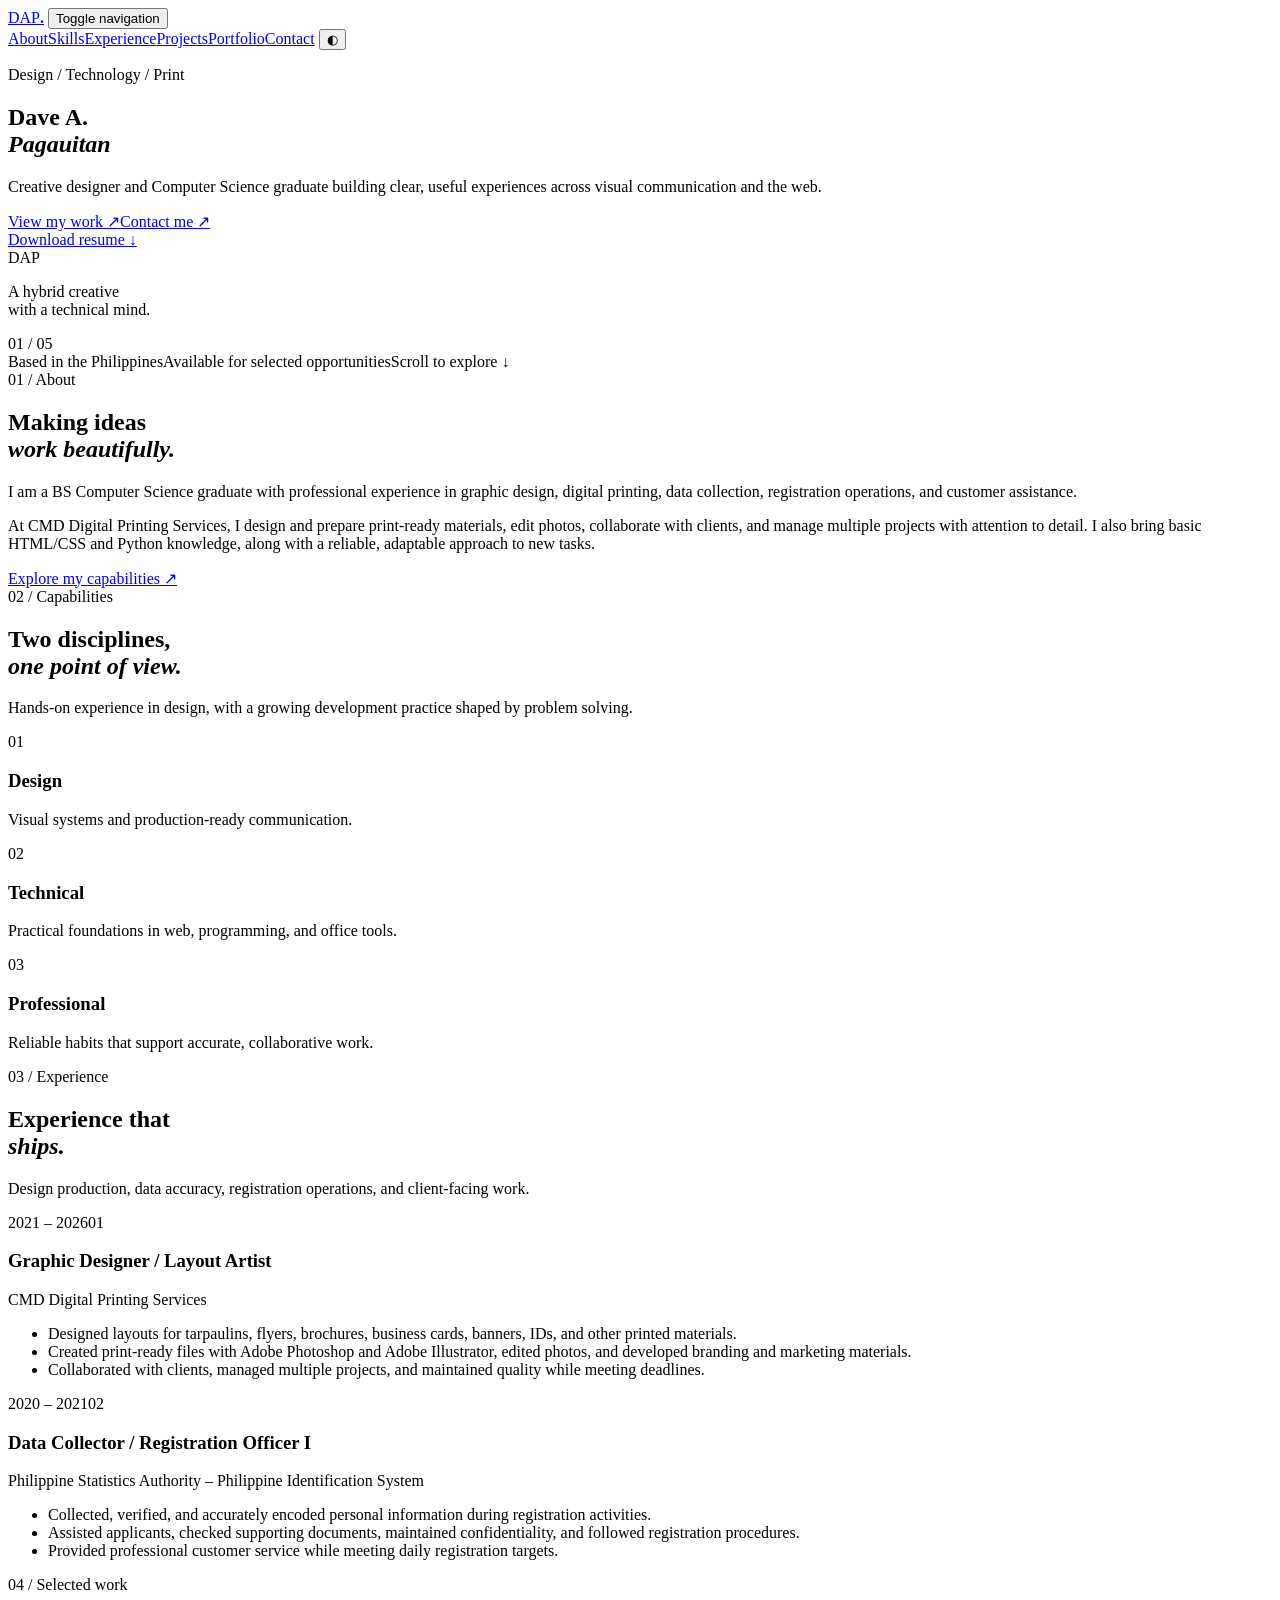
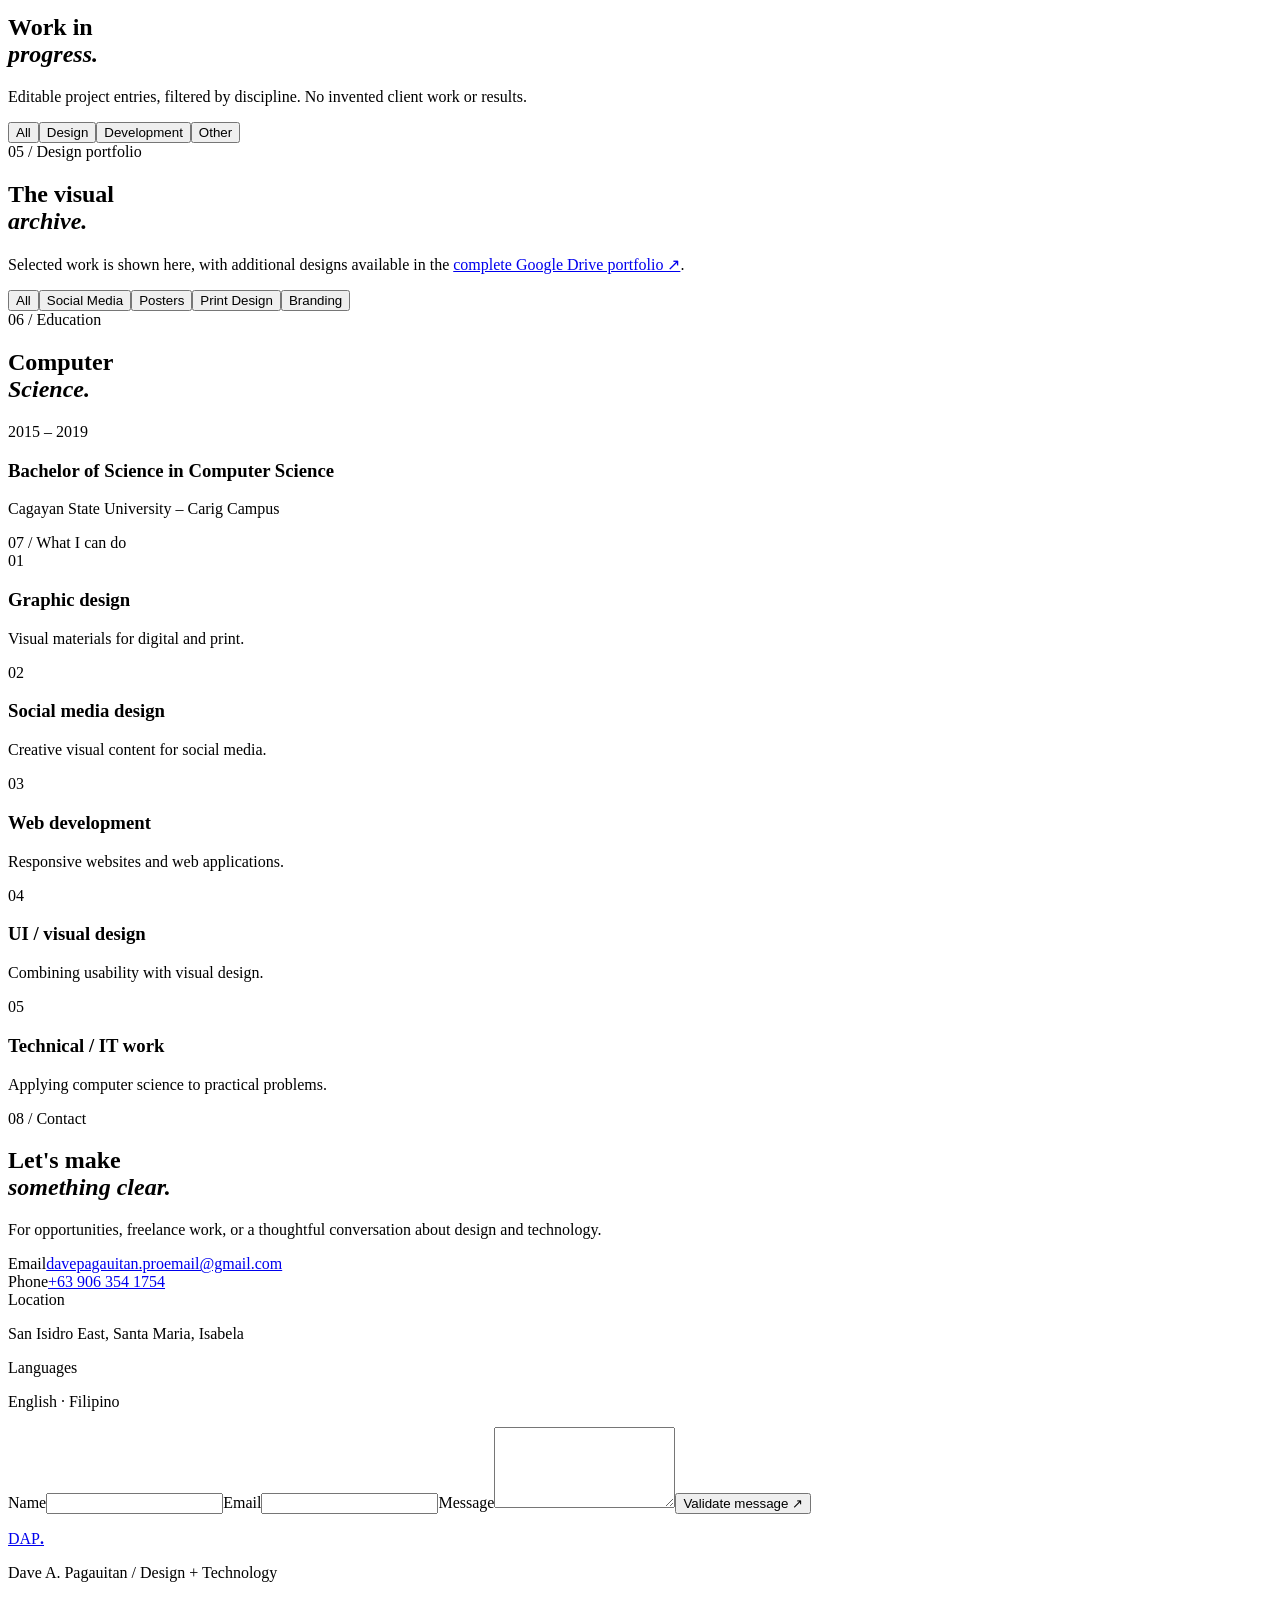
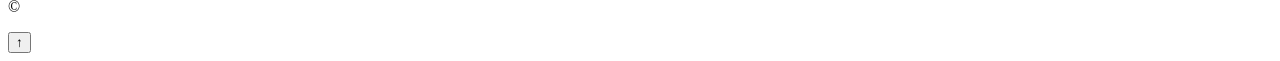
==== index.html @ 9fa2dc71 "Add portfolio homepage and resume" ====
<!doctype html>
<html lang="en">
<head>
  <meta charset="utf-8">
  <meta name="viewport" content="width=device-width, initial-scale=1">
  <meta name="description" content="Dave A. Pagauitan is a creative designer and Computer Science graduate working across visual design, digital printing, and web development.">
  <meta property="og:title" content="Dave A. Pagauitan | Creative Designer & Computer Science Graduate">
  <meta property="og:description" content="A creative technology portfolio spanning design, print, and web development.">
  <meta property="og:type" content="website">
  <meta name="theme-color" content="#f5f3ee">
  <title>Dave A. Pagauitan | Creative Designer & Computer Science Graduate</title>
  <link rel="stylesheet" href="css/style.css">
  <link rel="stylesheet" href="css/portfolio-images.css">
  <link rel="stylesheet" href="css/portfolio-link.css">
  <script defer src="js/script.js"></script>
</head>
<body>
  <div class="scroll-progress" aria-hidden="true"></div>
  <header class="site-header" id="top">
    <nav class="nav-shell" aria-label="Main navigation">
      <a class="wordmark" href="#home" aria-label="Dave A. Pagauitan home"><span>DAP</span><b>.</b></a>
      <button class="menu-toggle" type="button" aria-expanded="false" aria-controls="site-menu"><span></span><span></span><span></span><span class="sr-only">Toggle navigation</span></button>
      <div class="site-menu" id="site-menu">
        <a href="#about">About</a><a href="#skills">Skills</a><a href="#experience">Experience</a><a href="#projects">Projects</a><a href="#portfolio">Portfolio</a><a href="#contact">Contact</a>
        <button class="theme-toggle" type="button" aria-label="Switch to dark theme" title="Toggle color theme"><span aria-hidden="true">◐</span></button>
      </div>
    </nav>
  </header>

  <main>
    <section class="hero section-pad" id="home">
      <div class="hero-grid">
        <div class="hero-copy reveal">
          <p class="eyebrow"><span class="eyebrow-line"></span> Design / Technology / Print</p>
          <h1>Dave A.<br><em>Pagauitan</em></h1>
          <p class="hero-lede">Creative designer and Computer Science graduate building clear, useful experiences across visual communication and the web.</p>
          <div class="hero-actions"><a class="button button-dark" href="#projects">View my work <span>↗</span></a><a class="text-link" href="#contact">Contact me <span>↗</span></a></div>
          <a class="resume-link" href="Dave_Pagauitan_Resume_Simple.pdf" download>Download resume <span>↓</span></a>
        </div>
        <div class="hero-aside reveal reveal-delay">
          <div class="orbit-mark" aria-hidden="true"><span class="orbit orbit-one"></span><span class="orbit orbit-two"></span><span class="orbit-core">DAP</span></div>
          <p class="hero-note">A hybrid creative<br>with a technical mind.</p>
          <div class="hero-index">01 <span>/</span> 05</div>
        </div>
      </div>
      <div class="hero-foot"><span>Based in the Philippines</span><span>Available for selected opportunities</span><span>Scroll to explore ↓</span></div>
    </section>

    <section class="intro section-pad" id="about">
      <div class="section-label">01 / About</div>
      <div class="intro-grid reveal"><h2>Making ideas<br><em>work beautifully.</em></h2><div class="intro-body"><p class="large-copy">I am a BS Computer Science graduate with professional experience in graphic design, digital printing, data collection, registration operations, and customer assistance.</p><p>At CMD Digital Printing Services, I design and prepare print-ready materials, edit photos, collaborate with clients, and manage multiple projects with attention to detail. I also bring basic HTML/CSS and Python knowledge, along with a reliable, adaptable approach to new tasks.</p><a class="arrow-link" href="#skills">Explore my capabilities <span>↗</span></a></div></div>
    </section>

    <section class="skills section-pad section-tint" id="skills">
      <div class="section-label">02 / Capabilities</div><div class="section-heading reveal"><h2>Two disciplines,<br><em>one point of view.</em></h2><p>Hands-on experience in design, with a growing development practice shaped by problem solving.</p></div>
      <div class="skill-grid"><article class="skill-cluster reveal"><div class="cluster-number">01</div><h3>Design</h3><p>Visual systems and production-ready communication.</p><div class="tag-list" data-skill-category="design"></div></article><article class="skill-cluster reveal reveal-delay"><div class="cluster-number">02</div><h3>Technical</h3><p>Practical foundations in web, programming, and office tools.</p><div class="tag-list" data-skill-category="technical"></div></article><article class="skill-cluster reveal reveal-delay-two"><div class="cluster-number">03</div><h3>Professional</h3><p>Reliable habits that support accurate, collaborative work.</p><div class="tag-list" data-skill-category="professional"></div></article></div>
    </section>

    <section class="experience section-pad" id="experience"><div class="section-label">03 / Experience</div><div class="section-heading reveal"><h2>Experience that<br><em>ships.</em></h2><p>Design production, data accuracy, registration operations, and client-facing work.</p></div><div class="experience-list"><article class="experience-item reveal"><div class="experience-meta"><span>2021 – 2026</span><span>01</span></div><div><h3>Graphic Designer / Layout Artist</h3><p class="company-name">CMD Digital Printing Services</p><ul><li>Designed layouts for tarpaulins, flyers, brochures, business cards, banners, IDs, and other printed materials.</li><li>Created print-ready files with Adobe Photoshop and Adobe Illustrator, edited photos, and developed branding and marketing materials.</li><li>Collaborated with clients, managed multiple projects, and maintained quality while meeting deadlines.</li></ul></div></article><article class="experience-item reveal"><div class="experience-meta"><span>2020 – 2021</span><span>02</span></div><div><h3>Data Collector / Registration Officer I</h3><p class="company-name">Philippine Statistics Authority – Philippine Identification System</p><ul><li>Collected, verified, and accurately encoded personal information during registration activities.</li><li>Assisted applicants, checked supporting documents, maintained confidentiality, and followed registration procedures.</li><li>Provided professional customer service while meeting daily registration targets.</li></ul></div></article></div></section>

    <section class="projects section-pad section-dark" id="projects"><div class="section-label">04 / Selected work</div><div class="section-heading reveal"><h2>Work in<br><em>progress.</em></h2><p>Editable project entries, filtered by discipline. No invented client work or results.</p></div><div class="filter-bar" role="group" aria-label="Filter projects"><button class="filter-button active" data-filter="all">All</button><button class="filter-button" data-filter="design">Design</button><button class="filter-button" data-filter="development">Development</button><button class="filter-button" data-filter="other">Other</button></div><div class="project-grid" id="project-grid"></div></section>

    <section class="portfolio section-pad" id="portfolio"><div class="section-label">05 / Design portfolio</div><div class="section-heading reveal"><h2>The visual<br><em>archive.</em></h2><p>Selected work is shown here, with additional designs available in the <a class="inline-link" href="https://drive.google.com/drive/folders/1mYwKBTknX-ug14GBwH73AlHz55hS8yUS?usp=drive_link" target="_blank" rel="noopener noreferrer">complete Google Drive portfolio ↗</a>.</p></div><div class="portfolio-filters filter-bar" role="group" aria-label="Filter design portfolio"><button class="filter-button active" data-portfolio-filter="all">All</button><button class="filter-button" data-portfolio-filter="social media">Social Media</button><button class="filter-button" data-portfolio-filter="posters">Posters</button><button class="filter-button" data-portfolio-filter="print design">Print Design</button><button class="filter-button" data-portfolio-filter="branding">Branding</button></div><div class="portfolio-grid" id="portfolio-grid"></div></section>

    <section class="education section-pad section-tint"><div class="section-label">06 / Education</div><div class="education-row reveal"><div><h2>Computer<br><em>Science.</em></h2></div><div class="education-detail"><p class="detail-kicker">2015 – 2019</p><h3>Bachelor of Science in Computer Science</h3><p>Cagayan State University – Carig Campus</p></div></div></section>

    <section class="services section-pad"><div class="section-label">07 / What I can do</div><div class="service-list"><article class="service-item reveal"><span>01</span><h3>Graphic design</h3><p>Visual materials for digital and print.</p></article><article class="service-item reveal"><span>02</span><h3>Social media design</h3><p>Creative visual content for social media.</p></article><article class="service-item reveal"><span>03</span><h3>Web development</h3><p>Responsive websites and web applications.</p></article><article class="service-item reveal"><span>04</span><h3>UI / visual design</h3><p>Combining usability with visual design.</p></article><article class="service-item reveal"><span>05</span><h3>Technical / IT work</h3><p>Applying computer science to practical problems.</p></article></div></section>

    <section class="contact section-pad section-dark" id="contact"><div class="section-label">08 / Contact</div><div class="contact-grid"><div class="contact-copy reveal"><h2>Let's make<br><em>something clear.</em></h2><p>For opportunities, freelance work, or a thoughtful conversation about design and technology.</p><div class="contact-details"><div><span>Email</span><a href="mailto:davepagauitan.proemail@gmail.com">davepagauitan.proemail@gmail.com</a></div><div><span>Phone</span><a href="tel:+639063541754">+63 906 354 1754</a></div><div><span>Location</span><p>San Isidro East, Santa Maria, Isabela</p></div><div><span>Languages</span><p>English · Filipino</p></div></div></div><form class="contact-form reveal reveal-delay" id="contact-form" novalidate><label for="name">Name</label><input id="name" name="name" type="text" autocomplete="name" required><label for="email">Email</label><input id="email" name="email" type="email" autocomplete="email" required><label for="message">Message</label><textarea id="message" name="message" rows="5" required></textarea><button class="button button-light" type="submit">Validate message <span>↗</span></button><p class="form-status" id="form-status" role="status" aria-live="polite"></p></form></div></section>
  </main>
  <footer class="site-footer"><a class="wordmark" href="#top"><span>DAP</span><b>.</b></a><p>Dave A. Pagauitan / Design + Technology</p><p>© <span id="current-year"></span></p></footer>
  <button class="back-to-top" type="button" aria-label="Back to top">↑</button>
  <div class="modal" id="portfolio-modal" role="dialog" aria-modal="true" aria-labelledby="modal-title" hidden><div class="modal-backdrop" data-close-modal></div><div class="modal-content"><button class="modal-close" type="button" aria-label="Close portfolio preview">×</button><div class="modal-image" id="modal-image"></div><div class="modal-copy"><p class="detail-kicker" id="modal-category"></p><h2 id="modal-title"></h2><p id="modal-description"></p><p class="modal-tools" id="modal-tools"></p></div></div></div>
</body>
</html>
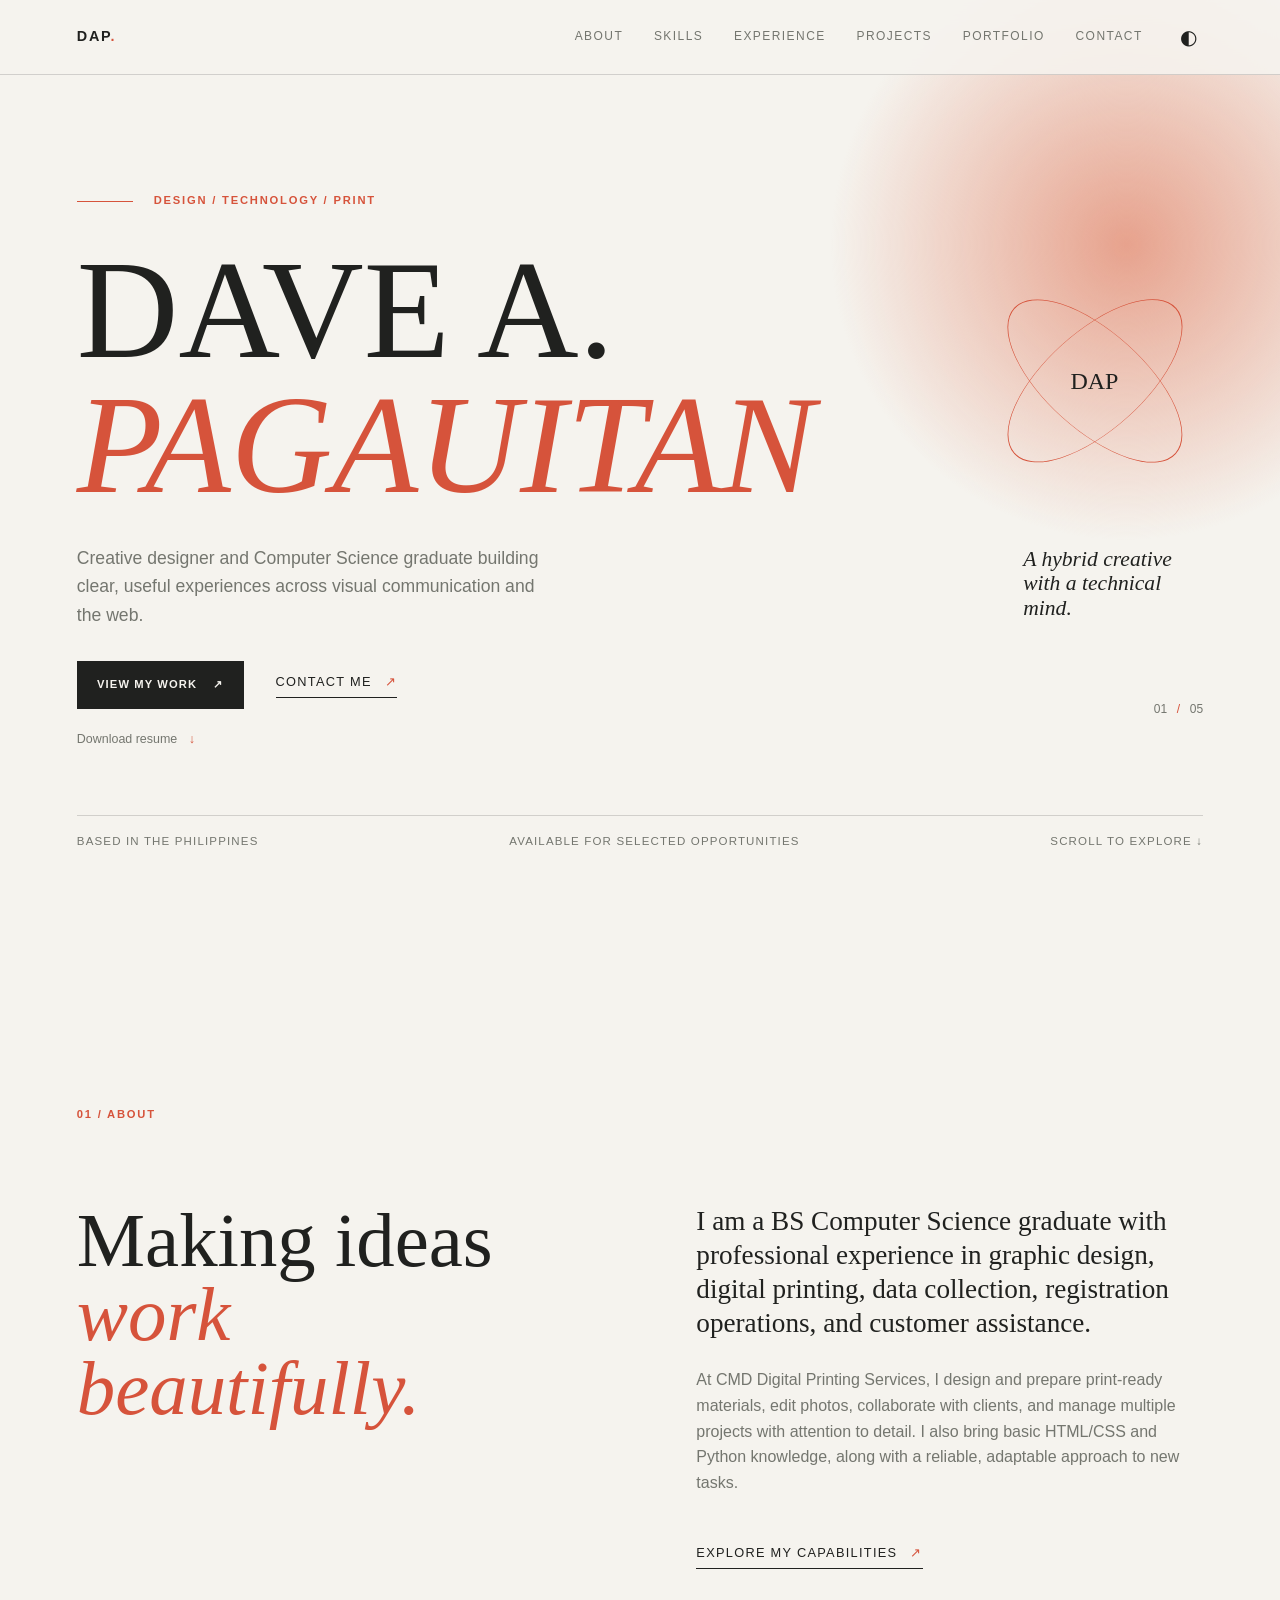
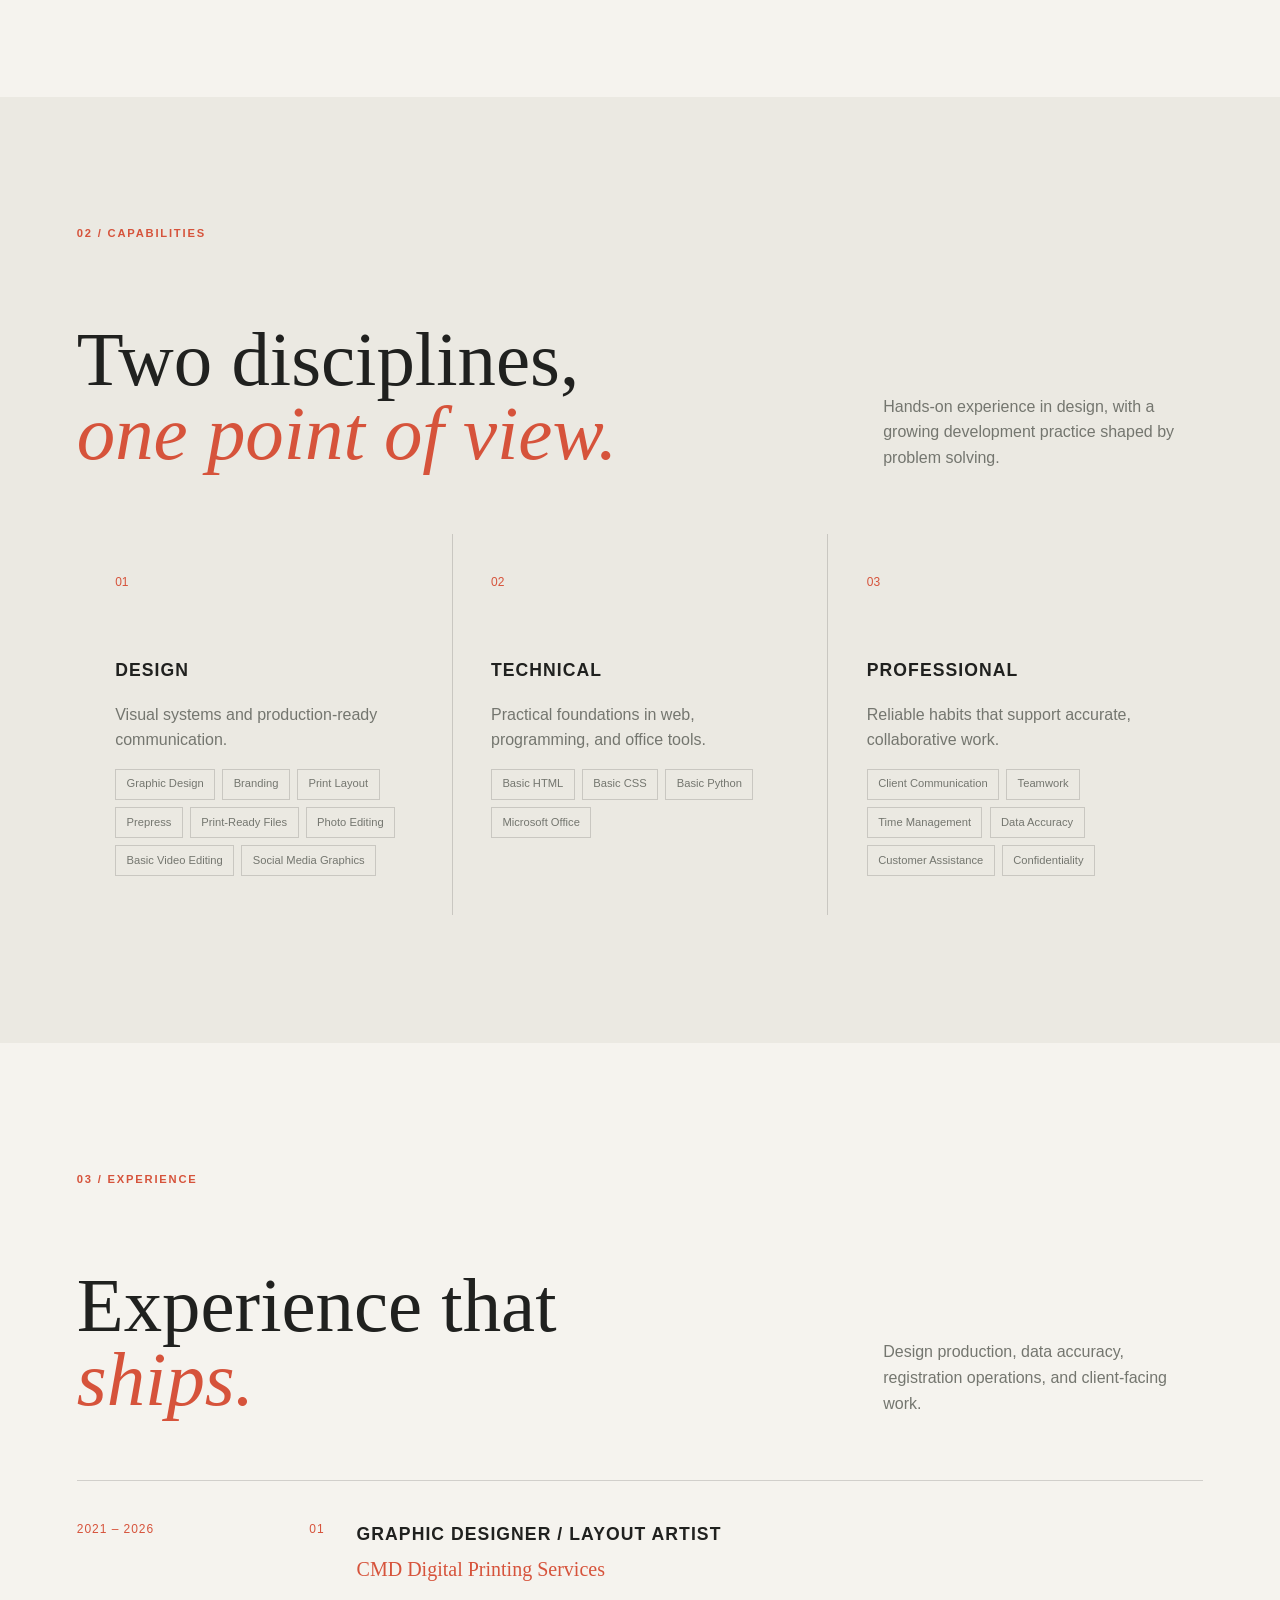
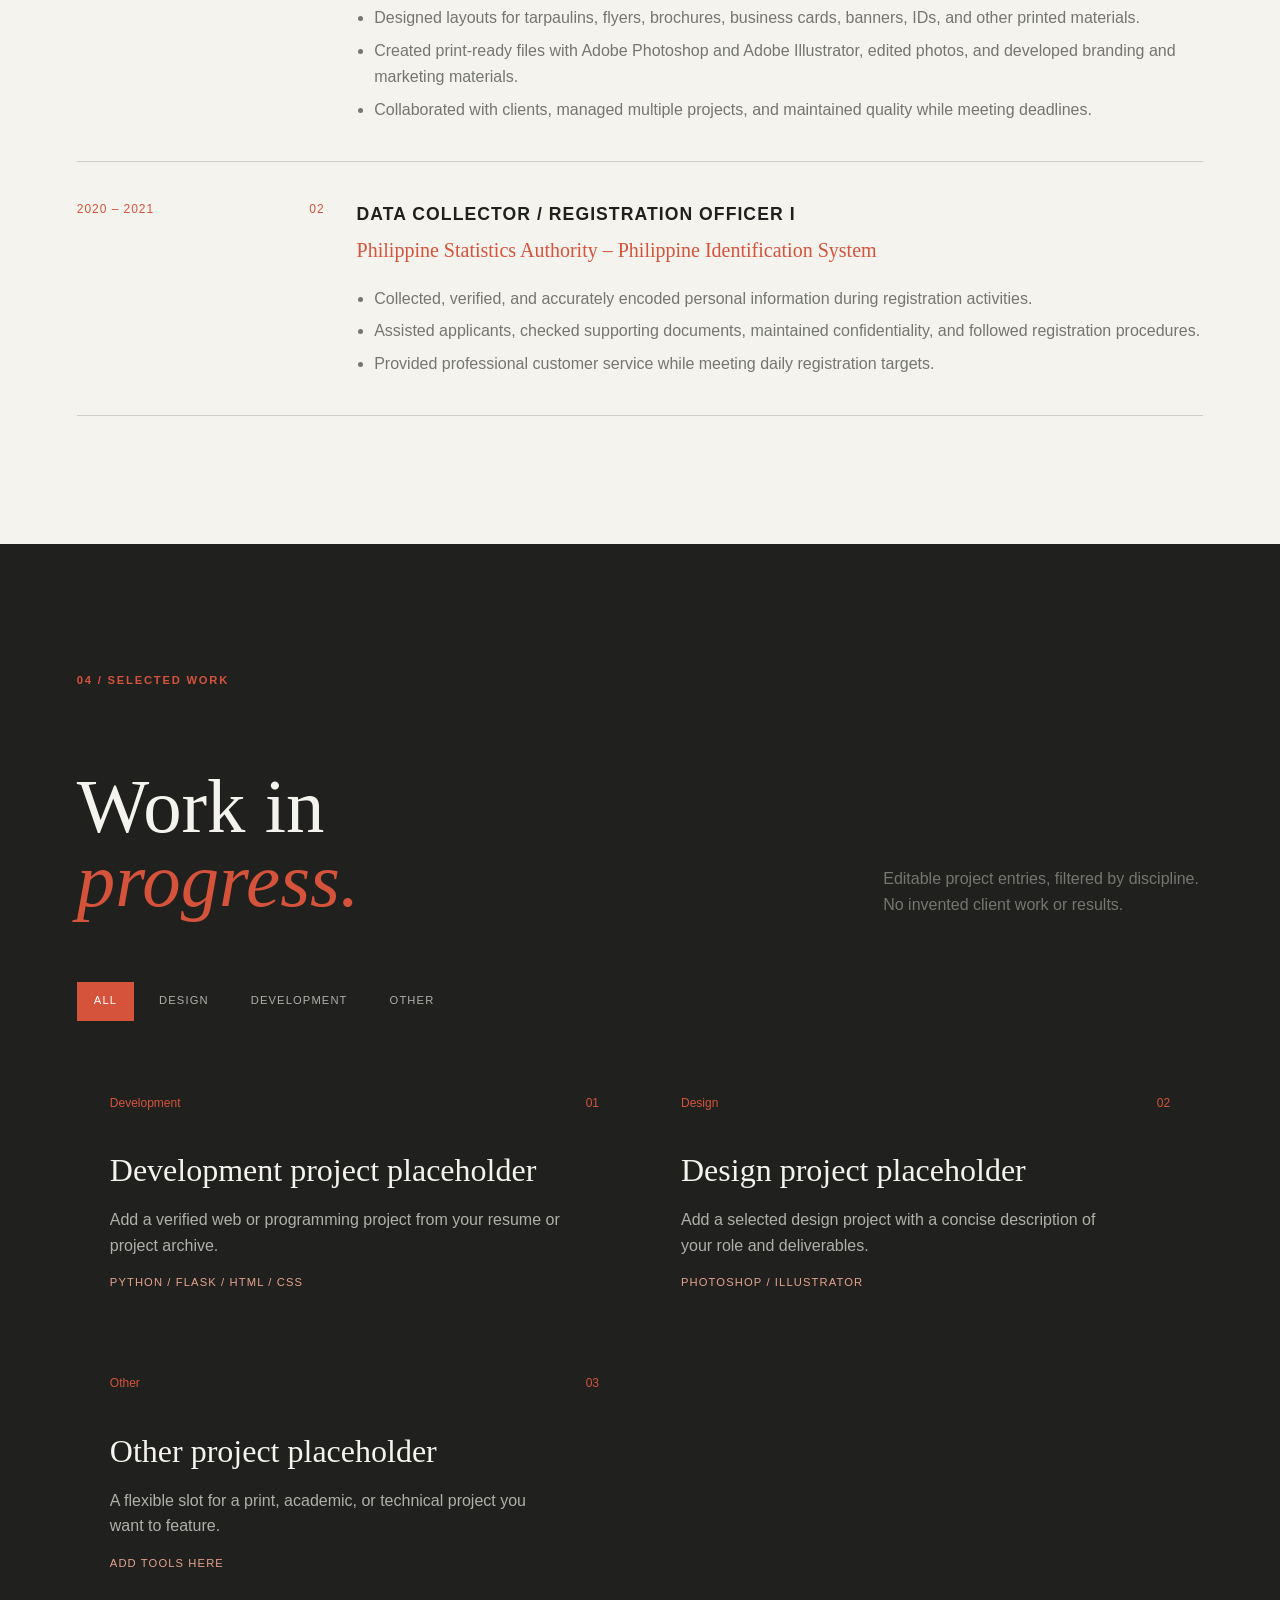
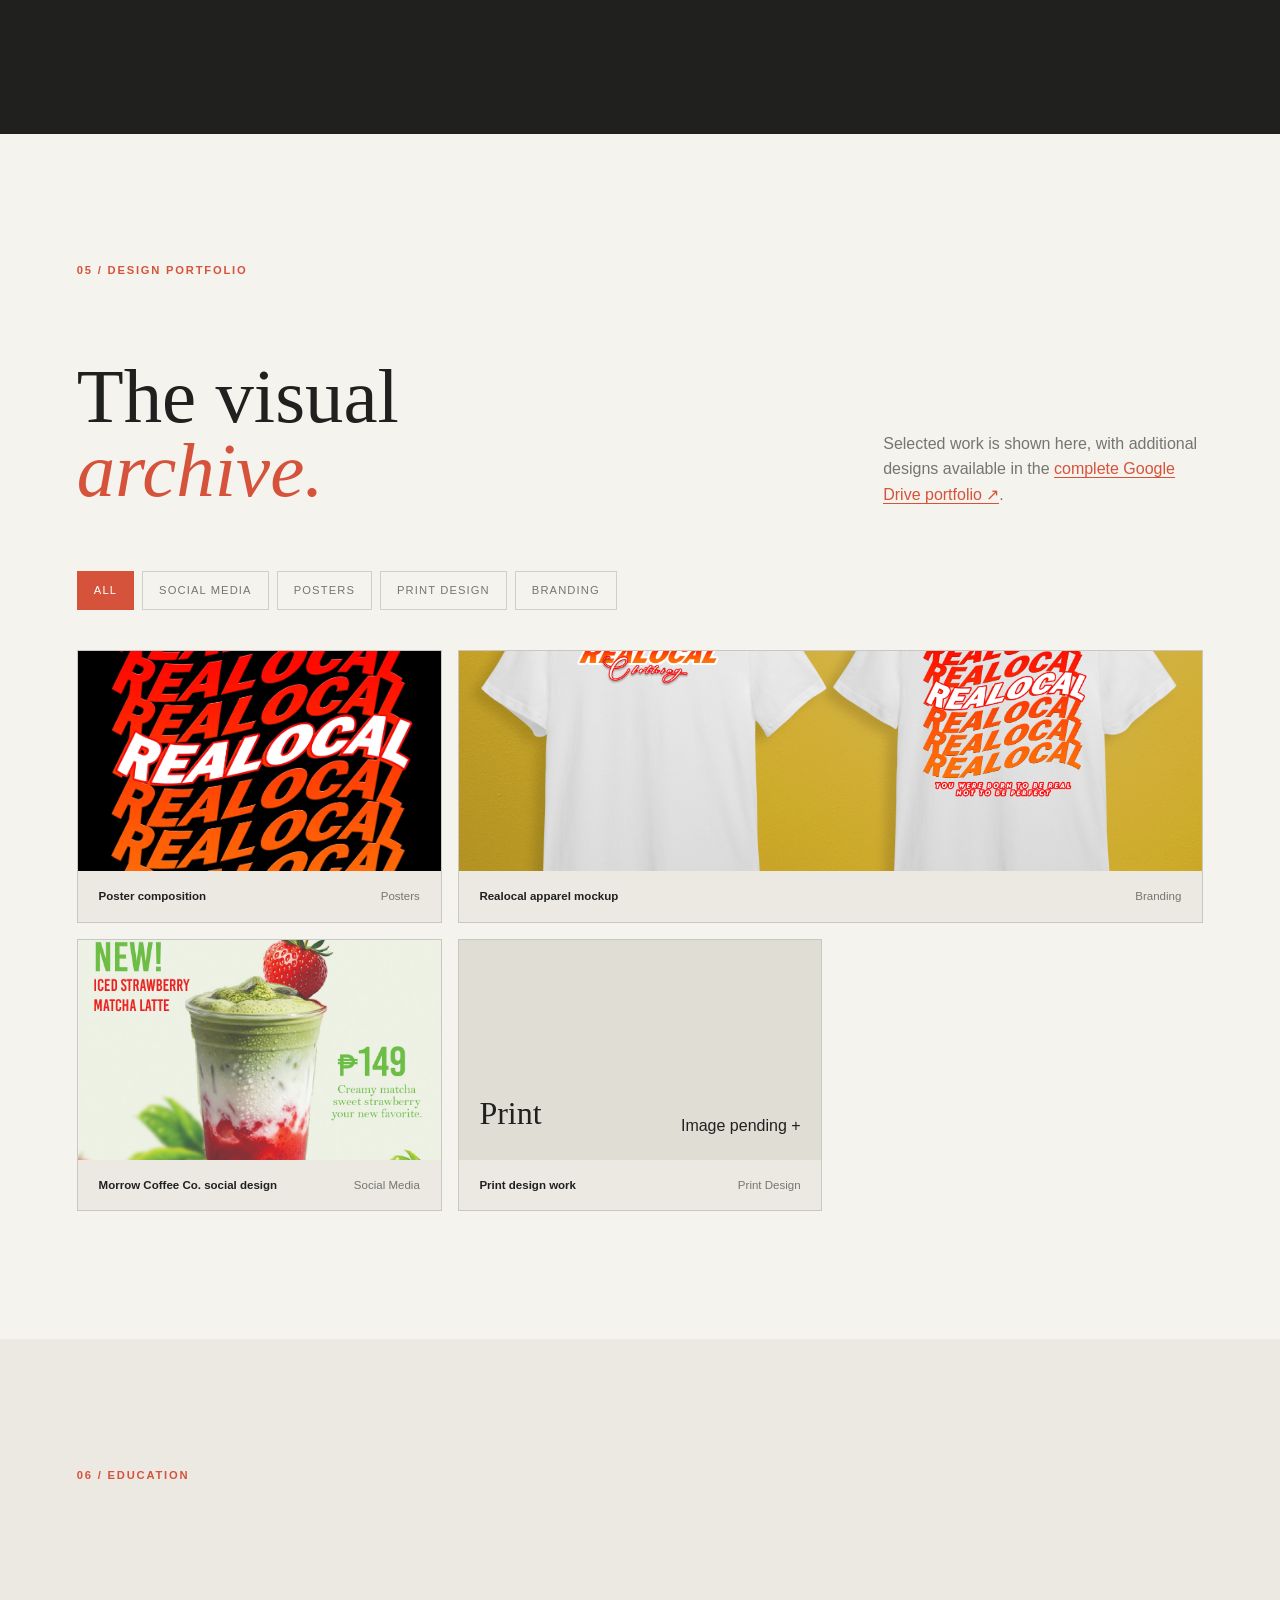
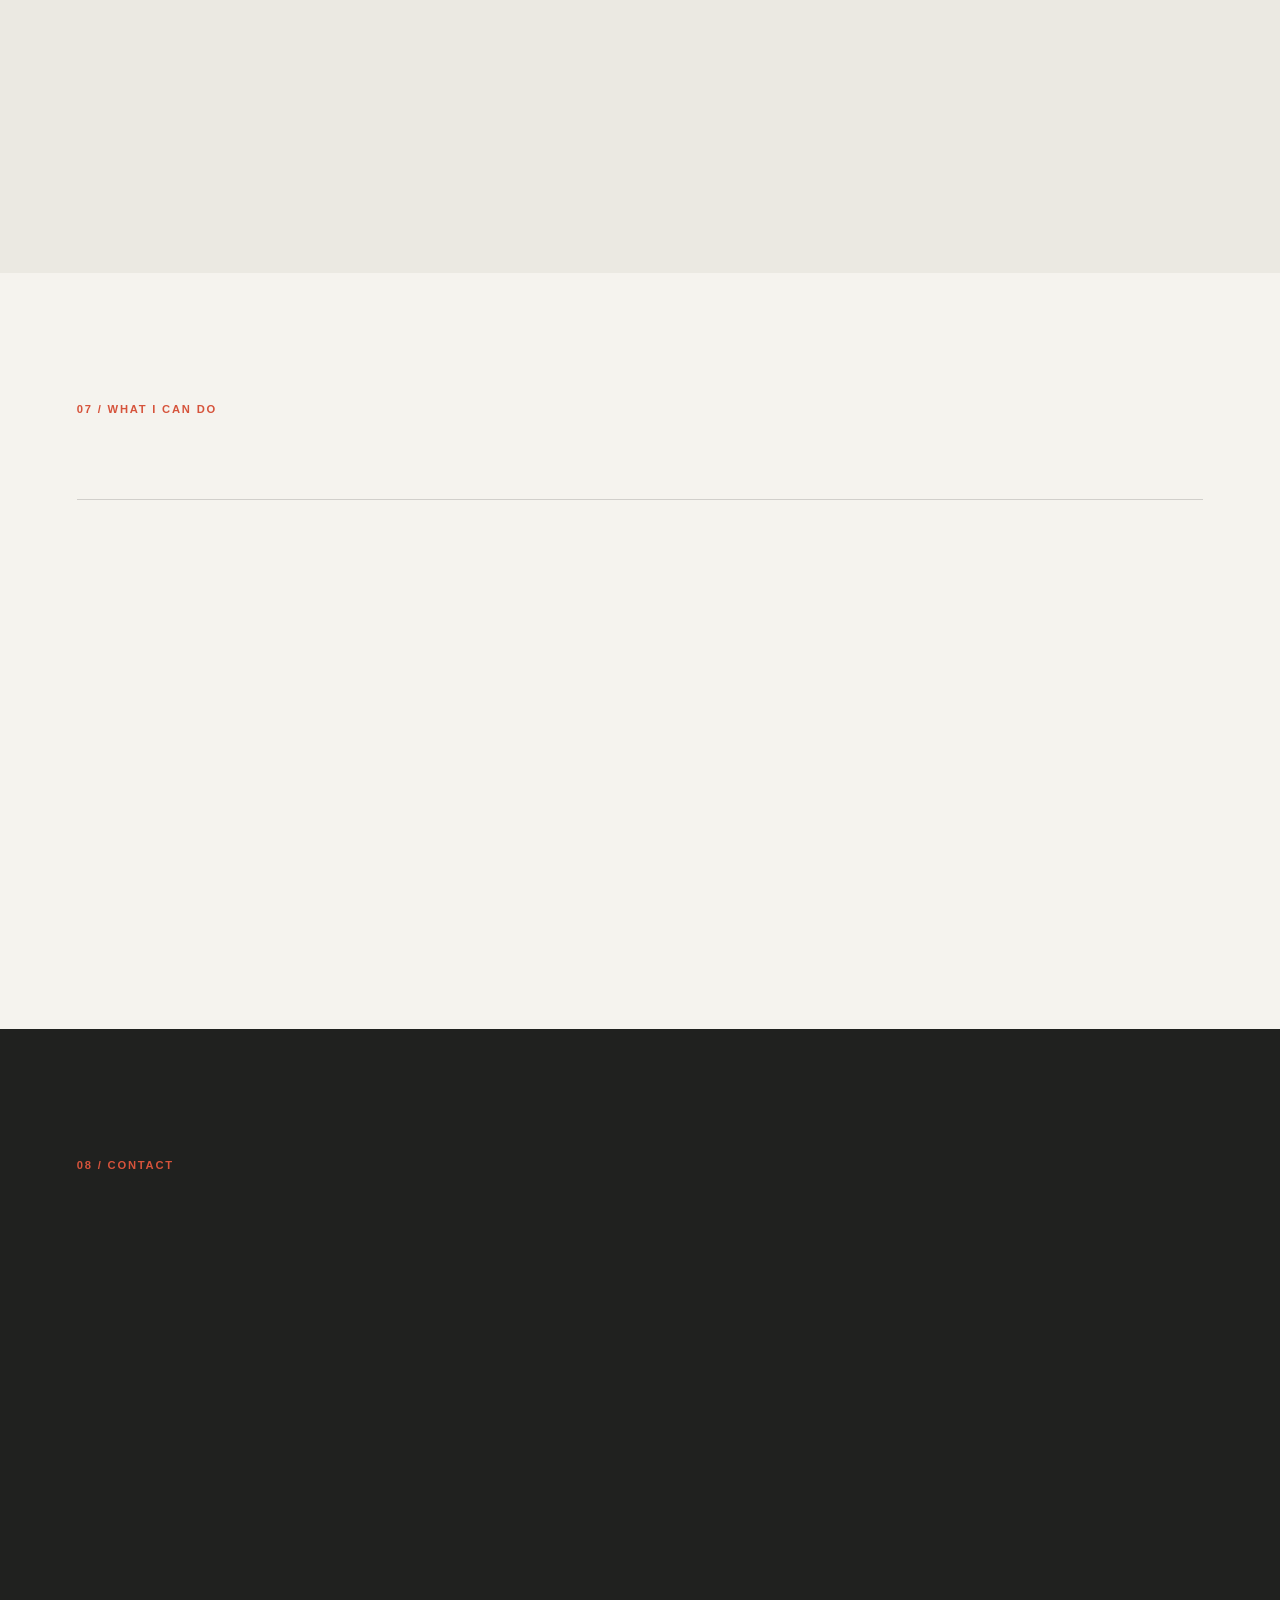
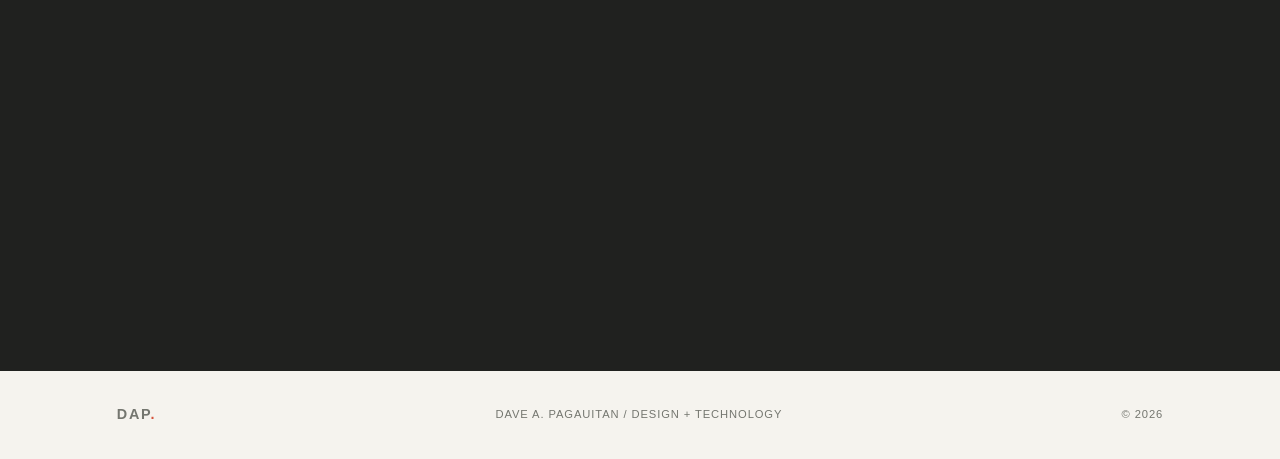
==== commit 8c045ada: "Add Google site verification meta tag Added Google site verification meta tag to the head section." ====
--- a/index.html
+++ b/index.html
@@ -1,6 +1,7 @@
 <!doctype html>
 <html lang="en">
 <head>
+  <meta name="google-site-verification" content="5f7TO_obWbqnr8MoaQoNt1t6WNRhtnHbqg5XVx381dw" />
   <meta charset="utf-8">
   <meta name="viewport" content="width=device-width, initial-scale=1">
   <meta name="description" content="Dave A. Pagauitan is a creative designer and Computer Science graduate working across visual design, digital printing, and web development.">
--- a/css/style.css
+++ b/css/style.css
@@ -0,0 +1,47 @@
+:root {
+  --background: #f5f3ee;
+  --surface: #ebe9e2;
+  --surface-strong: #dfddd4;
+  --text: #20211f;
+  --muted: #74766f;
+  --accent: #d6533b;
+  --accent-soft: #e7a28d;
+  --border: rgba(32, 33, 31, .17);
+  --dark: #20211f;
+  --dark-text: #f5f3ee;
+  --dark-muted: #aeb0a9;
+  --shadow: 0 20px 50px rgba(32, 33, 31, .08);
+  --display: Georgia, 'Times New Roman', serif;
+  --body: 'Trebuchet MS', 'Segoe UI', sans-serif;
+  color-scheme: light;
+}
+[data-theme="dark"] { --background: #20211f; --surface: #292a27; --surface-strong: #343531; --text: #f5f3ee; --muted: #b4b5ae; --border: rgba(245, 243, 238, .18); --dark: #121311; --dark-text: #f5f3ee; --dark-muted: #b4b5ae; --shadow: 0 20px 50px rgba(0, 0, 0, .2); color-scheme: dark; }
+* { box-sizing: border-box; }
+html { scroll-behavior: smooth; }
+body { margin: 0; background: var(--background); color: var(--text); font-family: var(--body); line-height: 1.6; transition: background .3s, color .3s; }
+a { color: inherit; text-decoration: none; }
+button, input, textarea { font: inherit; }
+button { cursor: pointer; }
+.sr-only { position: absolute; width: 1px; height: 1px; padding: 0; overflow: hidden; clip: rect(0, 0, 0, 0); white-space: nowrap; border: 0; }
+.section-pad { padding: 8rem max(6vw, 2rem); }
+.section-tint { background: var(--surface); }
+.section-dark { background: var(--dark); color: var(--dark-text); }
+.site-header { position: fixed; z-index: 10; top: 0; width: 100%; background: color-mix(in srgb, var(--background) 88%, transparent); border-bottom: 1px solid var(--border); backdrop-filter: blur(14px); }
+.nav-shell { max-width: 1440px; margin: auto; min-height: 74px; padding: 0 max(6vw, 2rem); display: flex; align-items: center; justify-content: space-between; }
+.wordmark { font-family: var(--body); font-size: .9rem; letter-spacing: .12em; font-weight: 700; }.wordmark b { color: var(--accent); }
+.site-menu { display: flex; align-items: center; gap: clamp(1.1rem, 2.4vw, 2.4rem); font-size: .75rem; text-transform: uppercase; letter-spacing: .12em; }.site-menu a { color: var(--muted); transition: color .2s; }.site-menu a:hover, .site-menu a.active { color: var(--accent); }
+.theme-toggle, .menu-toggle { background: none; border: 0; color: var(--text); }.theme-toggle { font-size: 1.25rem; padding: .4rem; }.menu-toggle { display: none; }
+.scroll-progress { position: fixed; z-index: 11; top: 0; left: 0; height: 3px; width: 0; background: var(--accent); }
+.hero { min-height: 100vh; padding-top: 12rem; display: flex; flex-direction: column; justify-content: space-between; background: radial-gradient(circle at 88% 25%, var(--accent-soft) 0, transparent 22%), var(--background); }
+.hero-grid { max-width: 1440px; width: 100%; margin: auto; display: grid; grid-template-columns: 1fr 25%; gap: 3rem; }.eyebrow, .section-label, .detail-kicker { color: var(--accent); font-size: .7rem; text-transform: uppercase; letter-spacing: .16em; font-weight: 700; }.eyebrow-line { display: inline-block; width: 3.5rem; height: 1px; background: var(--accent); vertical-align: middle; margin-right: 1rem; }
+h1, h2, h3, p { margin-top: 0; }h1, h2 { font-family: var(--display); font-weight: 400; line-height: .96; letter-spacing: 0; }h1 { max-width: 900px; font-size: clamp(4.5rem, 11vw, 11rem); margin: 2rem 0; text-transform: uppercase; }h1 em, h2 em { color: var(--accent); font-style: italic; }h2 { font-size: clamp(3rem, 6vw, 6.5rem); margin-bottom: 2rem; }h3 { font-size: 1.1rem; text-transform: uppercase; letter-spacing: .06em; }.hero-lede { max-width: 470px; font-size: 1.1rem; color: var(--muted); }.hero-actions { display: flex; align-items: center; gap: 2rem; margin: 2rem 0 1rem; }.button { border: 1px solid transparent; display: inline-flex; gap: 1rem; align-items: center; justify-content: center; padding: .9rem 1.2rem; text-transform: uppercase; letter-spacing: .1em; font-size: .7rem; font-weight: 700; transition: transform .2s, background .2s; }.button:hover { transform: translateY(-3px); }.button-dark { background: var(--text); color: var(--background); }.button-light { background: var(--accent); color: #fff; }.text-link, .arrow-link { border-bottom: 1px solid var(--text); padding-bottom: .25rem; font-size: .8rem; text-transform: uppercase; letter-spacing: .1em; }.resume-link { color: var(--muted); font-size: .78rem; }.resume-link span, .text-link span, .arrow-link span { color: var(--accent); margin-left: .5rem; }.hero-aside { display: flex; flex-direction: column; justify-content: space-between; padding: 5rem 0 2rem; }.orbit-mark { position: relative; width: min(17vw, 230px); aspect-ratio: 1; margin-left: auto; }.orbit { position: absolute; inset: 0; border: 1px solid var(--accent); border-radius: 50%; }.orbit-one { transform: rotate(42deg) scaleY(.45); }.orbit-two { transform: rotate(-42deg) scaleY(.45); }.orbit-core { display: grid; place-items: center; height: 100%; font-family: var(--display); font-size: 1.5rem; }.hero-note { margin-left: auto; max-width: 180px; font-family: var(--display); font-size: 1.35rem; font-style: italic; line-height: 1.15; }.hero-index { margin-left: auto; color: var(--muted); font-size: .75rem; }.hero-index span { color: var(--accent); padding: 0 .4rem; }.hero-foot { max-width: 1440px; width: 100%; margin: 4rem auto 0; display: flex; justify-content: space-between; padding-top: 1rem; border-top: 1px solid var(--border); color: var(--muted); font-size: .72rem; text-transform: uppercase; letter-spacing: .1em; }
+.section-label { margin-bottom: 5rem; }.intro-grid, .section-heading, .education-row { max-width: 1200px; margin: auto; }.intro-grid { display: grid; grid-template-columns: 1fr 1fr; gap: 10%; }.intro-body { max-width: 500px; color: var(--muted); }.large-copy { color: var(--text); font-family: var(--display); font-size: 1.7rem; line-height: 1.25; }.arrow-link { display: inline-block; margin-top: 2rem; color: var(--text); }.section-heading { display: flex; justify-content: space-between; align-items: end; gap: 3rem; margin-bottom: 4rem; }.section-heading h2 { margin: 0; }.section-heading p { color: var(--muted); max-width: 320px; margin: 0; }.skill-grid { max-width: 1200px; margin: auto; display: grid; grid-template-columns: repeat(3, 1fr); gap: 1px; background: var(--border); }.skill-cluster { background: var(--surface); padding: 2.4rem; min-height: 310px; transition: background .2s, transform .2s; }.skill-cluster:hover { background: var(--background); transform: translateY(-5px); }.cluster-number { color: var(--accent); font-size: .75rem; margin-bottom: 4rem; }.skill-cluster p { color: var(--muted); }.tag-list { display: flex; flex-wrap: wrap; gap: .45rem; }.tag { border: 1px solid var(--border); padding: .35rem .65rem; font-size: .7rem; color: var(--muted); }
+.empty-state { max-width: 1200px; margin: auto; border-top: 1px solid var(--border); border-bottom: 1px solid var(--border); padding: 2rem 0; display: flex; gap: 2rem; align-items: center; }.empty-mark { color: var(--accent); font-size: 3rem; font-family: var(--display); }.empty-state p { color: var(--muted); }.empty-state h3 { margin-bottom: .4rem; }
+.experience-list { max-width: 1200px; margin: auto; border-top: 1px solid var(--border); }.experience-item { display: grid; grid-template-columns: 22% 1fr; gap: 2rem; padding: 2.4rem 0; border-bottom: 1px solid var(--border); }.experience-meta { display: flex; justify-content: space-between; color: var(--accent); font-size: .75rem; text-transform: uppercase; letter-spacing: .08em; }.experience-item h3 { margin-bottom: .35rem; }.company-name { color: var(--accent); font-family: var(--display); font-size: 1.25rem; }.experience-item ul { color: var(--muted); margin: 1.25rem 0 0; padding-left: 1.1rem; }.experience-item li + li { margin-top: .45rem; }
+.filter-bar { display: flex; flex-wrap: wrap; gap: .5rem; max-width: 1200px; margin: 0 auto 2.5rem; }.filter-button { border: 1px solid var(--border); background: transparent; color: var(--muted); padding: .6rem 1rem; font-size: .7rem; text-transform: uppercase; letter-spacing: .1em; }.section-dark .filter-button { color: var(--dark-muted); }.filter-button.active, .filter-button:hover { background: var(--accent); border-color: var(--accent); color: #fff; }.project-grid { max-width: 1200px; margin: auto; display: grid; grid-template-columns: repeat(2, 1fr); gap: 1rem; }.project-card { border: 1px solid var(--border); padding: 2rem; min-height: 260px; display: flex; flex-direction: column; justify-content: space-between; animation: card-in .35s both; }.project-card:hover { border-color: var(--accent); }.project-top { display: flex; justify-content: space-between; color: var(--accent); font-size: .75rem; }.project-card h3 { font-family: var(--display); font-size: 2rem; text-transform: none; letter-spacing: 0; font-weight: 400; margin: 2rem 0 .7rem; }.project-card p { color: var(--dark-muted); max-width: 450px; }.project-tech { color: var(--accent-soft); font-size: .7rem; text-transform: uppercase; letter-spacing: .1em; }
+.portfolio-grid { max-width: 1200px; margin: auto; display: grid; grid-template-columns: repeat(12, 1fr); gap: 1rem; }.portfolio-card { grid-column: span 4; border: 1px solid var(--border); background: var(--surface); text-align: left; padding: 0; color: var(--text); animation: card-in .35s both; }.portfolio-card:nth-child(2) { grid-column: span 8; }.portfolio-card:hover .portfolio-placeholder { background: var(--accent-soft); }.portfolio-placeholder { min-height: 220px; padding: 1.3rem; display: flex; align-items: end; justify-content: space-between; background: var(--surface-strong); transition: background .25s; }.portfolio-placeholder strong { font-family: var(--display); font-size: 2rem; font-weight: 400; }.portfolio-card-info { padding: 1rem 1.3rem; display: flex; justify-content: space-between; gap: 1rem; font-size: .72rem; }.portfolio-card-info span { color: var(--muted); }
+.education-row { display: grid; grid-template-columns: 1fr 1fr; gap: 10%; align-items: center; }.education-detail { border-left: 1px solid var(--accent); padding-left: 2rem; }.education-detail p { color: var(--muted); }.service-list { max-width: 1200px; margin: auto; border-top: 1px solid var(--border); }.service-item { display: grid; grid-template-columns: 8% 35% 1fr; align-items: center; padding: 1.6rem 0; border-bottom: 1px solid var(--border); }.service-item span { color: var(--accent); font-size: .75rem; }.service-item h3 { margin: 0; }.service-item p { color: var(--muted); margin: 0; }
+.contact-grid { max-width: 1200px; margin: auto; display: grid; grid-template-columns: 1fr 1fr; gap: 12%; }.contact-copy > p { color: var(--dark-muted); max-width: 380px; }.contact-details { border-top: 1px solid var(--border); margin-top: 4rem; }.contact-details > div { padding: 1rem 0; border-bottom: 1px solid var(--border); display: grid; grid-template-columns: 30% 1fr; font-size: .85rem; }.contact-details span { color: var(--accent); text-transform: uppercase; font-size: .65rem; letter-spacing: .1em; }.contact-details p, .contact-details a { margin: 0; color: var(--dark-text); }.contact-details a:hover { color: var(--accent-soft); }.contact-form { display: flex; flex-direction: column; gap: .5rem; align-self: center; }.contact-form label { color: var(--dark-muted); font-size: .7rem; text-transform: uppercase; letter-spacing: .1em; margin-top: 1rem; }.contact-form input, .contact-form textarea { resize: vertical; border: 0; border-bottom: 1px solid var(--border); background: transparent; color: var(--dark-text); padding: .75rem 0; outline: 0; }.contact-form input:focus, .contact-form textarea:focus { border-color: var(--accent); }.contact-form .button { align-self: start; margin-top: 1.5rem; }.form-status { min-height: 2rem; font-size: .8rem; color: var(--accent-soft); }.site-footer { max-width: 1200px; margin: auto; padding: 2rem max(6vw, 2rem); display: flex; justify-content: space-between; align-items: center; color: var(--muted); font-size: .7rem; text-transform: uppercase; letter-spacing: .08em; }.site-footer p { margin: 0; }.back-to-top { position: fixed; right: 1.5rem; bottom: 1.5rem; border: 1px solid var(--border); background: var(--text); color: var(--background); width: 42px; height: 42px; opacity: 0; pointer-events: none; transition: opacity .2s, transform .2s; }.back-to-top.visible { opacity: 1; pointer-events: auto; }.back-to-top:hover { transform: translateY(-4px); }.modal[hidden] { display: none; }.modal { position: fixed; inset: 0; z-index: 20; display: grid; place-items: center; padding: 2rem; }.modal-backdrop { position: absolute; inset: 0; background: rgba(0, 0, 0, .78); }.modal-content { position: relative; z-index: 1; max-width: 900px; width: 100%; max-height: 90vh; overflow: auto; background: var(--background); color: var(--text); display: grid; grid-template-columns: 1fr .75fr; box-shadow: var(--shadow); animation: modal-in .25s both; }.modal-close { position: absolute; right: 1rem; top: .7rem; border: 0; background: transparent; color: var(--text); font-size: 2rem; line-height: 1; z-index: 2; }.modal-image { min-height: 420px; background: var(--surface-strong); display: grid; place-items: center; color: var(--accent); font-family: var(--display); font-size: 4rem; }.modal-copy { padding: 4rem 2rem 2rem; }.modal-copy h2 { font-size: 3rem; margin-bottom: 1rem; }.modal-copy p { color: var(--muted); }.modal-tools { color: var(--accent) !important; font-size: .75rem; text-transform: uppercase; letter-spacing: .1em; }
+.reveal { opacity: 0; transform: translateY(24px); transition: opacity .7s ease, transform .7s ease; }.reveal.is-visible { opacity: 1; transform: none; }@keyframes card-in { from { opacity: 0; transform: translateY(12px); } to { opacity: 1; transform: none; } }@keyframes modal-in { from { opacity: 0; transform: scale(.97); } to { opacity: 1; transform: scale(1); } }
+@media (max-width: 760px) { .section-pad { padding: 5rem 1.25rem; }.nav-shell { padding: 0 1.25rem; }.menu-toggle { display: flex; flex-direction: column; gap: 4px; padding: .5rem; }.menu-toggle span:not(.sr-only) { width: 22px; height: 1px; background: var(--text); }.site-menu { position: absolute; top: 74px; left: 0; right: 0; display: grid; gap: 0; padding: .75rem 1.25rem 1.25rem; background: var(--background); border-bottom: 1px solid var(--border); transform: translateY(-130%); transition: transform .3s; }.site-menu.open { transform: none; }.site-menu a, .theme-toggle { padding: .8rem 0; }.theme-toggle { justify-self: start; }.hero { padding-top: 9rem; min-height: 780px; }.hero-grid, .intro-grid, .education-row, .contact-grid { grid-template-columns: 1fr; gap: 3rem; }.hero-copy { min-width: 0; }.hero-aside { display: none; }.hero h1 { font-size: clamp(3.4rem, 16vw, 7rem); overflow-wrap: anywhere; }.hero-foot { margin-top: 3rem; display: grid; gap: .7rem; }.eyebrow { display: flex; align-items: center; flex-wrap: wrap; gap: .75rem; }.eyebrow-line { margin-right: 0; }.section-label { margin-bottom: 3rem; }.section-heading { display: block; margin-bottom: 2.5rem; }.section-heading p { margin-top: 1.5rem; }.experience-item { grid-template-columns: 1fr; gap: .75rem; padding: 1.8rem 0; }.experience-meta { max-width: 180px; }.skill-grid, .project-grid { grid-template-columns: 1fr; }.skill-cluster { min-height: auto; padding: 1.6rem; }.cluster-number { margin-bottom: 2rem; }.portfolio-grid { grid-template-columns: repeat(2, minmax(0, 1fr)); }.portfolio-card, .portfolio-card:nth-child(2) { grid-column: span 1; min-width: 0; }.portfolio-placeholder { min-height: 150px; min-width: 0; }.portfolio-placeholder strong, .portfolio-card-info strong { overflow-wrap: anywhere; }.portfolio-card-info { display: block; }.portfolio-card-info span { display: block; margin-top: .3rem; }.service-item { grid-template-columns: 12% 1fr; gap: .4rem; }.service-item p { grid-column: 2; }.contact-details { margin-top: 2rem; }.site-footer { display: grid; gap: 1rem; }.modal { padding: .75rem; }.modal-content { display: block; max-height: 92vh; }.modal-image { min-height: 250px; }.modal-copy { padding: 2rem 1.25rem 1.25rem; }.modal-copy h2 { font-size: 2.4rem; }.hero-actions { gap: 1rem; flex-wrap: wrap; } }
+@media (prefers-reduced-motion: reduce) { *, *::before, *::after { scroll-behavior: auto !important; animation-duration: .01ms !important; transition-duration: .01ms !important; } .reveal { opacity: 1; transform: none; } }
--- a/css/portfolio-images.css
+++ b/css/portfolio-images.css
@@ -0,0 +1,23 @@
+.portfolio-placeholder {
+  overflow: hidden;
+}
+
+.portfolio-placeholder img {
+  width: calc(100% + 2.6rem);
+  height: 220px;
+  object-fit: cover;
+  display: block;
+  margin: -1.3rem;
+}
+
+.modal-image {
+  overflow: hidden;
+}
+
+.modal-image img {
+  width: 100%;
+  height: 100%;
+  min-height: 420px;
+  object-fit: contain;
+  display: block;
+}
--- a/css/portfolio-link.css
+++ b/css/portfolio-link.css
@@ -0,0 +1,8 @@
+.inline-link {
+  color: var(--accent);
+  border-bottom: 1px solid currentColor;
+}
+
+.inline-link:hover {
+  color: var(--text);
+}
